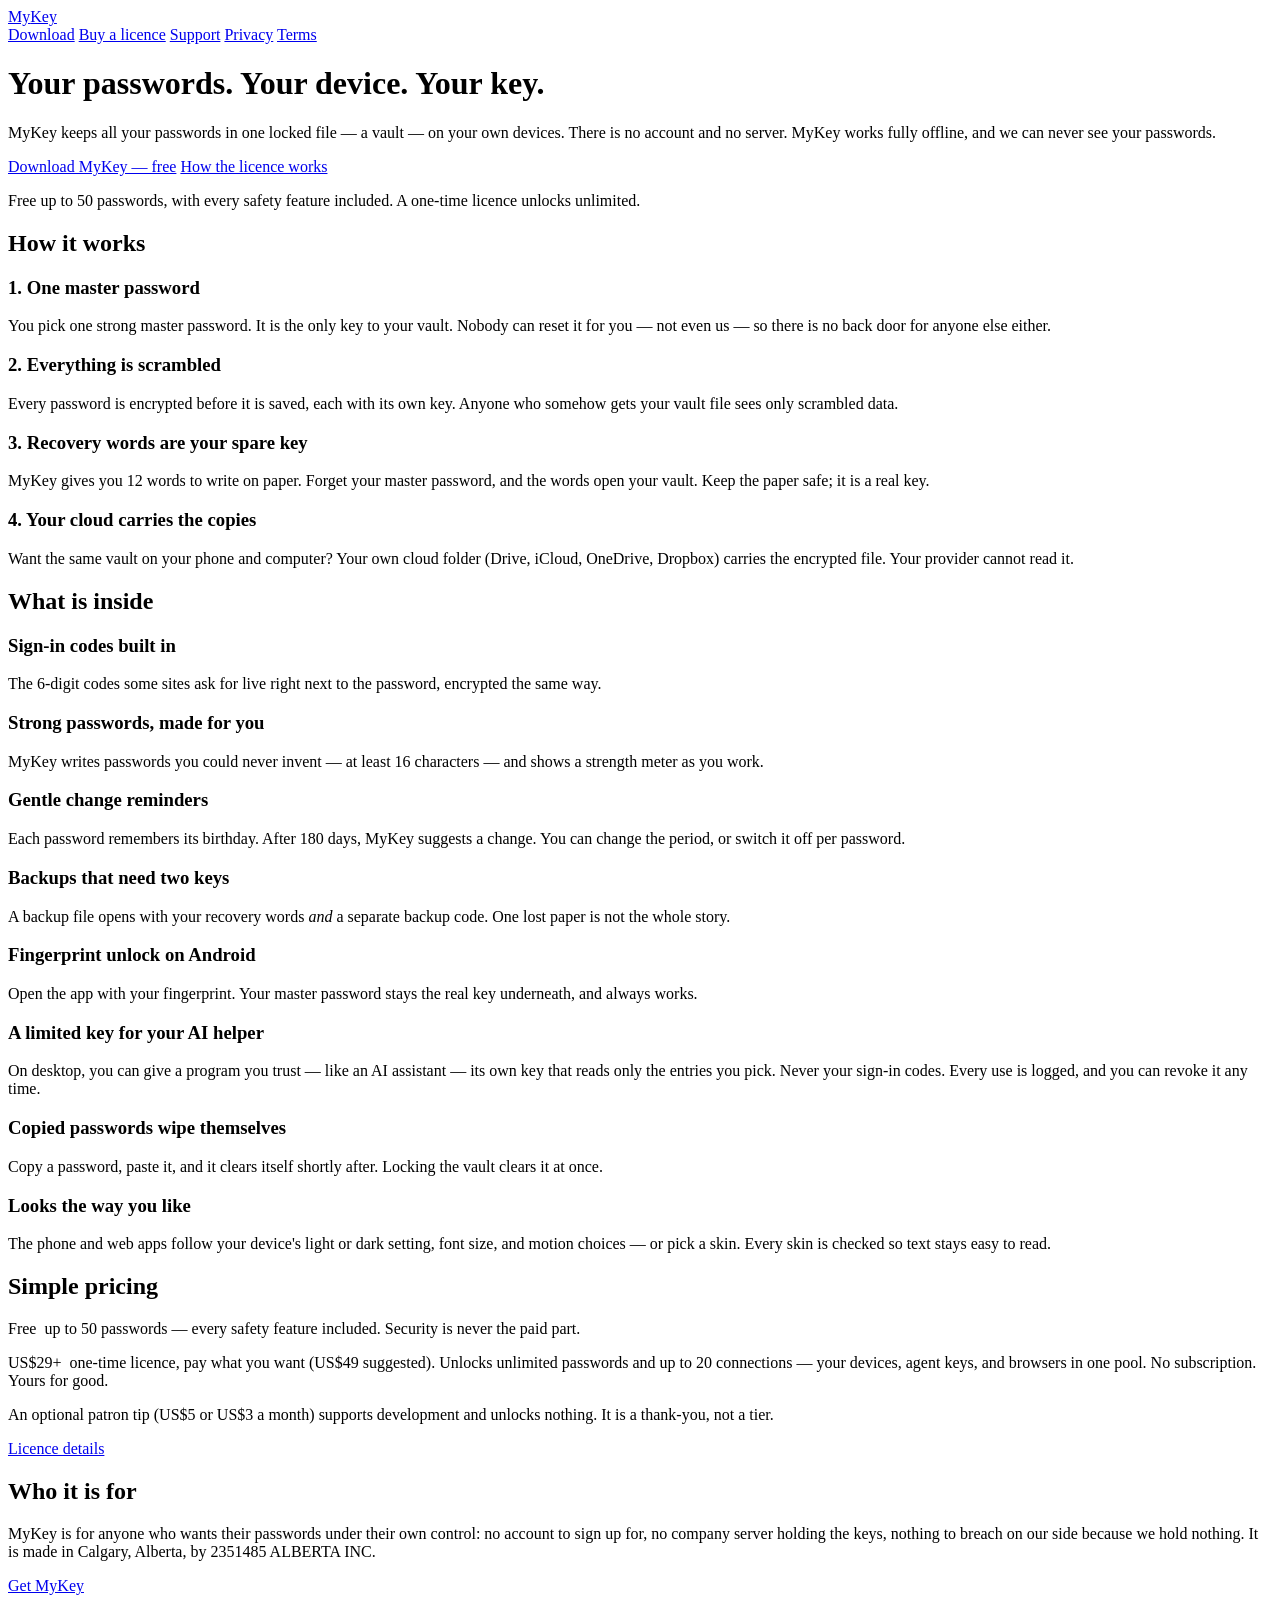
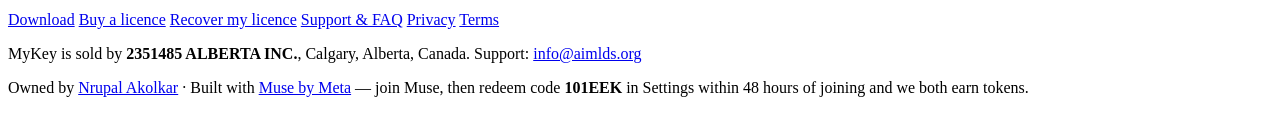
==== site/index.html @ 81c2fbba "Add full site: pages, worker, tooling, Android APK 1.2.0" ====
<!DOCTYPE html>
<html lang="en">
<head>
<meta charset="utf-8">
<meta name="viewport" content="width=device-width, initial-scale=1">
<title>MyKey — your passwords, on your device, under your key</title>
<meta name="description" content="MyKey is an offline-first password vault for desktop and Android. No account, no server, nothing to leak from our side — we never see your passwords. Free up to 50 passwords.">
<link rel="canonical" href="https://usemykey.com/">
<meta property="og:type" content="website">
<meta property="og:site_name" content="MyKey">
<meta property="og:title" content="MyKey — your passwords, on your device, under your key">
<meta property="og:description" content="An offline-first password vault. No account. No server. Your passwords live in one encrypted file on your own devices.">
<meta property="og:url" content="https://usemykey.com/">
<link rel="icon" type="image/svg+xml" href="/favicon.svg">
<link rel="stylesheet" href="/styles.css">
<script type="application/ld+json">
{"@context":"https://schema.org","@type":"SoftwareApplication","name":"MyKey","applicationCategory":"SecurityApplication","operatingSystem":"Android, Windows, macOS, Linux","url":"https://usemykey.com/","offers":{"@type":"Offer","price":"0","priceCurrency":"USD","description":"Free up to 50 passwords. A one-time licence (pay what you want, from US$29) unlocks unlimited."},"author":{"@type":"Organization","name":"2351485 ALBERTA INC."}}
</script>
</head>
<body>
<header class="site"><div class="wrap">
  <a class="logo" href="/">My<span>Key</span></a>
  <nav class="main">
    <a href="/download">Download</a>
    <a href="/buy">Buy a licence</a>
    <a href="/support">Support</a>
    <a href="/privacy">Privacy</a>
    <a href="/terms">Terms</a>
  </nav>
</div></header>
<main><div class="wrap">

<h1>Your passwords. Your device. Your key.</h1>
<p class="lede">MyKey keeps all your passwords in one locked file — a vault — on your own devices. There is no account and no server. MyKey works fully offline, and we can never see your passwords.</p>
<p>
  <a class="btn" href="/download">Download MyKey — free</a>
  <a class="btn secondary" href="/buy">How the licence works</a>
</p>
<p class="small muted">Free up to 50 passwords, with every safety feature included. A one-time licence unlocks unlimited.</p>

<h2>How it works</h2>
<div class="grid">
  <div class="card"><h3>1. One master password</h3><p>You pick one strong master password. It is the only key to your vault. Nobody can reset it for you — not even us — so there is no back door for anyone else either.</p></div>
  <div class="card"><h3>2. Everything is scrambled</h3><p>Every password is encrypted before it is saved, each with its own key. Anyone who somehow gets your vault file sees only scrambled data.</p></div>
  <div class="card"><h3>3. Recovery words are your spare key</h3><p>MyKey gives you 12 words to write on paper. Forget your master password, and the words open your vault. Keep the paper safe; it is a real key.</p></div>
  <div class="card"><h3>4. Your cloud carries the copies</h3><p>Want the same vault on your phone and computer? Your own cloud folder (Drive, iCloud, OneDrive, Dropbox) carries the encrypted file. Your provider cannot read it.</p></div>
</div>

<h2>What is inside</h2>
<div class="grid">
  <div class="card"><h3>Sign-in codes built in</h3><p>The 6-digit codes some sites ask for live right next to the password, encrypted the same way.</p></div>
  <div class="card"><h3>Strong passwords, made for you</h3><p>MyKey writes passwords you could never invent — at least 16 characters — and shows a strength meter as you work.</p></div>
  <div class="card"><h3>Gentle change reminders</h3><p>Each password remembers its birthday. After 180 days, MyKey suggests a change. You can change the period, or switch it off per password.</p></div>
  <div class="card"><h3>Backups that need two keys</h3><p>A backup file opens with your recovery words <em>and</em> a separate backup code. One lost paper is not the whole story.</p></div>
  <div class="card"><h3>Fingerprint unlock on Android</h3><p>Open the app with your fingerprint. Your master password stays the real key underneath, and always works.</p></div>
  <div class="card"><h3>A limited key for your AI helper</h3><p>On desktop, you can give a program you trust — like an AI assistant — its own key that reads only the entries you pick. Never your sign-in codes. Every use is logged, and you can revoke it any time.</p></div>
  <div class="card"><h3>Copied passwords wipe themselves</h3><p>Copy a password, paste it, and it clears itself shortly after. Locking the vault clears it at once.</p></div>
  <div class="card"><h3>Looks the way you like</h3><p>The phone and web apps follow your device's light or dark setting, font size, and motion choices — or pick a skin. Every skin is checked so text stays easy to read.</p></div>
</div>

<h2>Simple pricing</h2>
<div class="card">
  <p><span class="price">Free</span> &nbsp;up to 50 passwords — every safety feature included. Security is never the paid part.</p>
  <p><span class="price">US$29+</span> &nbsp;one-time licence, pay what you want (US$49 suggested). Unlocks unlimited passwords and up to 20 connections — your devices, agent keys, and browsers in one pool. No subscription. Yours for good.</p>
  <p class="small muted">An optional patron tip (US$5 or US$3 a month) supports development and unlocks nothing. It is a thank-you, not a tier.</p>
  <p><a class="btn secondary" href="/buy">Licence details</a></p>
</div>

<h2>Who it is for</h2>
<p>MyKey is for anyone who wants their passwords under their own control: no account to sign up for, no company server holding the keys, nothing to breach on our side because we hold nothing. It is made in Calgary, Alberta, by 2351485 ALBERTA INC.</p>
<p><a class="btn" href="/download">Get MyKey</a></p>

</div></main>
<footer class="site"><div class="wrap">
  <nav>
    <a href="/download">Download</a>
    <a href="/buy">Buy a licence</a>
    <a href="/recover">Recover my licence</a>
    <a href="/support">Support &amp; FAQ</a>
    <a href="/privacy">Privacy</a>
    <a href="/terms">Terms</a>
  </nav>
  <p>MyKey is sold by <strong>2351485 ALBERTA INC.</strong>, Calgary, Alberta, Canada. Support: <a href="mailto:info@aimlds.org">info@aimlds.org</a></p>
  <p>Owned by <a href="https://nrupalakolkar.com">Nrupal Akolkar</a> · Built with <a href="https://muse.ai/join">Muse by Meta</a> — join Muse, then redeem code <strong>101EEK</strong> in Settings within 48 hours of joining and we both earn tokens.</p>
</div></footer>
</body>
</html>
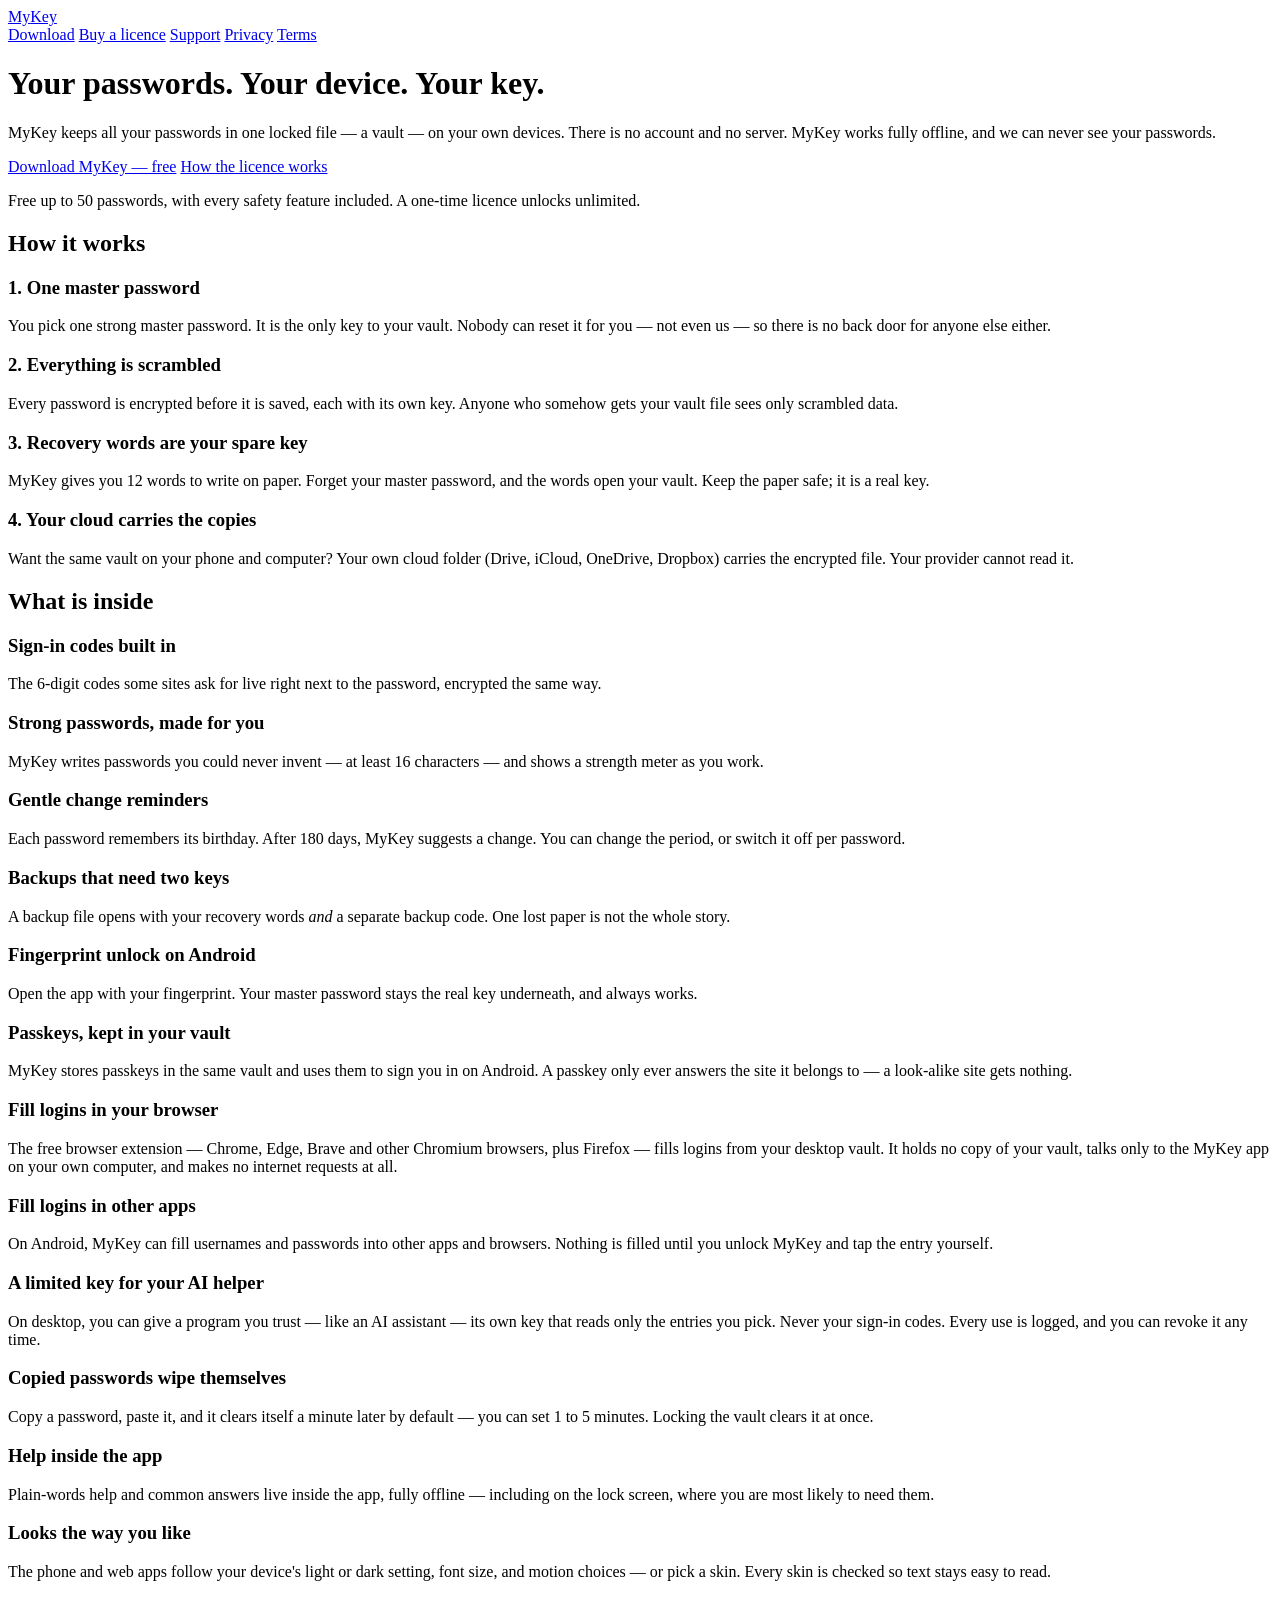
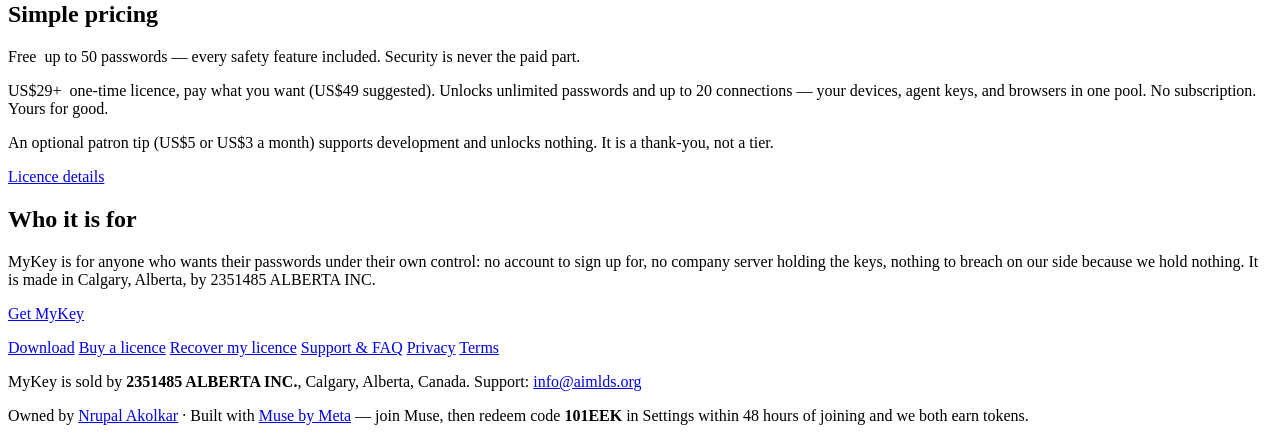
==== commit f4ab5878: "Site update: all feature waves merged — passkeys, browser extension, Android autofill copy; real des" ====
--- a/site/index.html
+++ b/site/index.html
@@ -53,8 +53,12 @@
   <div class="card"><h3>Gentle change reminders</h3><p>Each password remembers its birthday. After 180 days, MyKey suggests a change. You can change the period, or switch it off per password.</p></div>
   <div class="card"><h3>Backups that need two keys</h3><p>A backup file opens with your recovery words <em>and</em> a separate backup code. One lost paper is not the whole story.</p></div>
   <div class="card"><h3>Fingerprint unlock on Android</h3><p>Open the app with your fingerprint. Your master password stays the real key underneath, and always works.</p></div>
+  <div class="card"><h3>Passkeys, kept in your vault</h3><p>MyKey stores passkeys in the same vault and uses them to sign you in on Android. A passkey only ever answers the site it belongs to — a look-alike site gets nothing.</p></div>
+  <div class="card"><h3>Fill logins in your browser</h3><p>The free browser extension — Chrome, Edge, Brave and other Chromium browsers, plus Firefox — fills logins from your desktop vault. It holds no copy of your vault, talks only to the MyKey app on your own computer, and makes no internet requests at all.</p></div>
+  <div class="card"><h3>Fill logins in other apps</h3><p>On Android, MyKey can fill usernames and passwords into other apps and browsers. Nothing is filled until you unlock MyKey and tap the entry yourself.</p></div>
   <div class="card"><h3>A limited key for your AI helper</h3><p>On desktop, you can give a program you trust — like an AI assistant — its own key that reads only the entries you pick. Never your sign-in codes. Every use is logged, and you can revoke it any time.</p></div>
-  <div class="card"><h3>Copied passwords wipe themselves</h3><p>Copy a password, paste it, and it clears itself shortly after. Locking the vault clears it at once.</p></div>
+  <div class="card"><h3>Copied passwords wipe themselves</h3><p>Copy a password, paste it, and it clears itself a minute later by default — you can set 1 to 5 minutes. Locking the vault clears it at once.</p></div>
+  <div class="card"><h3>Help inside the app</h3><p>Plain-words help and common answers live inside the app, fully offline — including on the lock screen, where you are most likely to need them.</p></div>
   <div class="card"><h3>Looks the way you like</h3><p>The phone and web apps follow your device's light or dark setting, font size, and motion choices — or pick a skin. Every skin is checked so text stays easy to read.</p></div>
 </div>
 
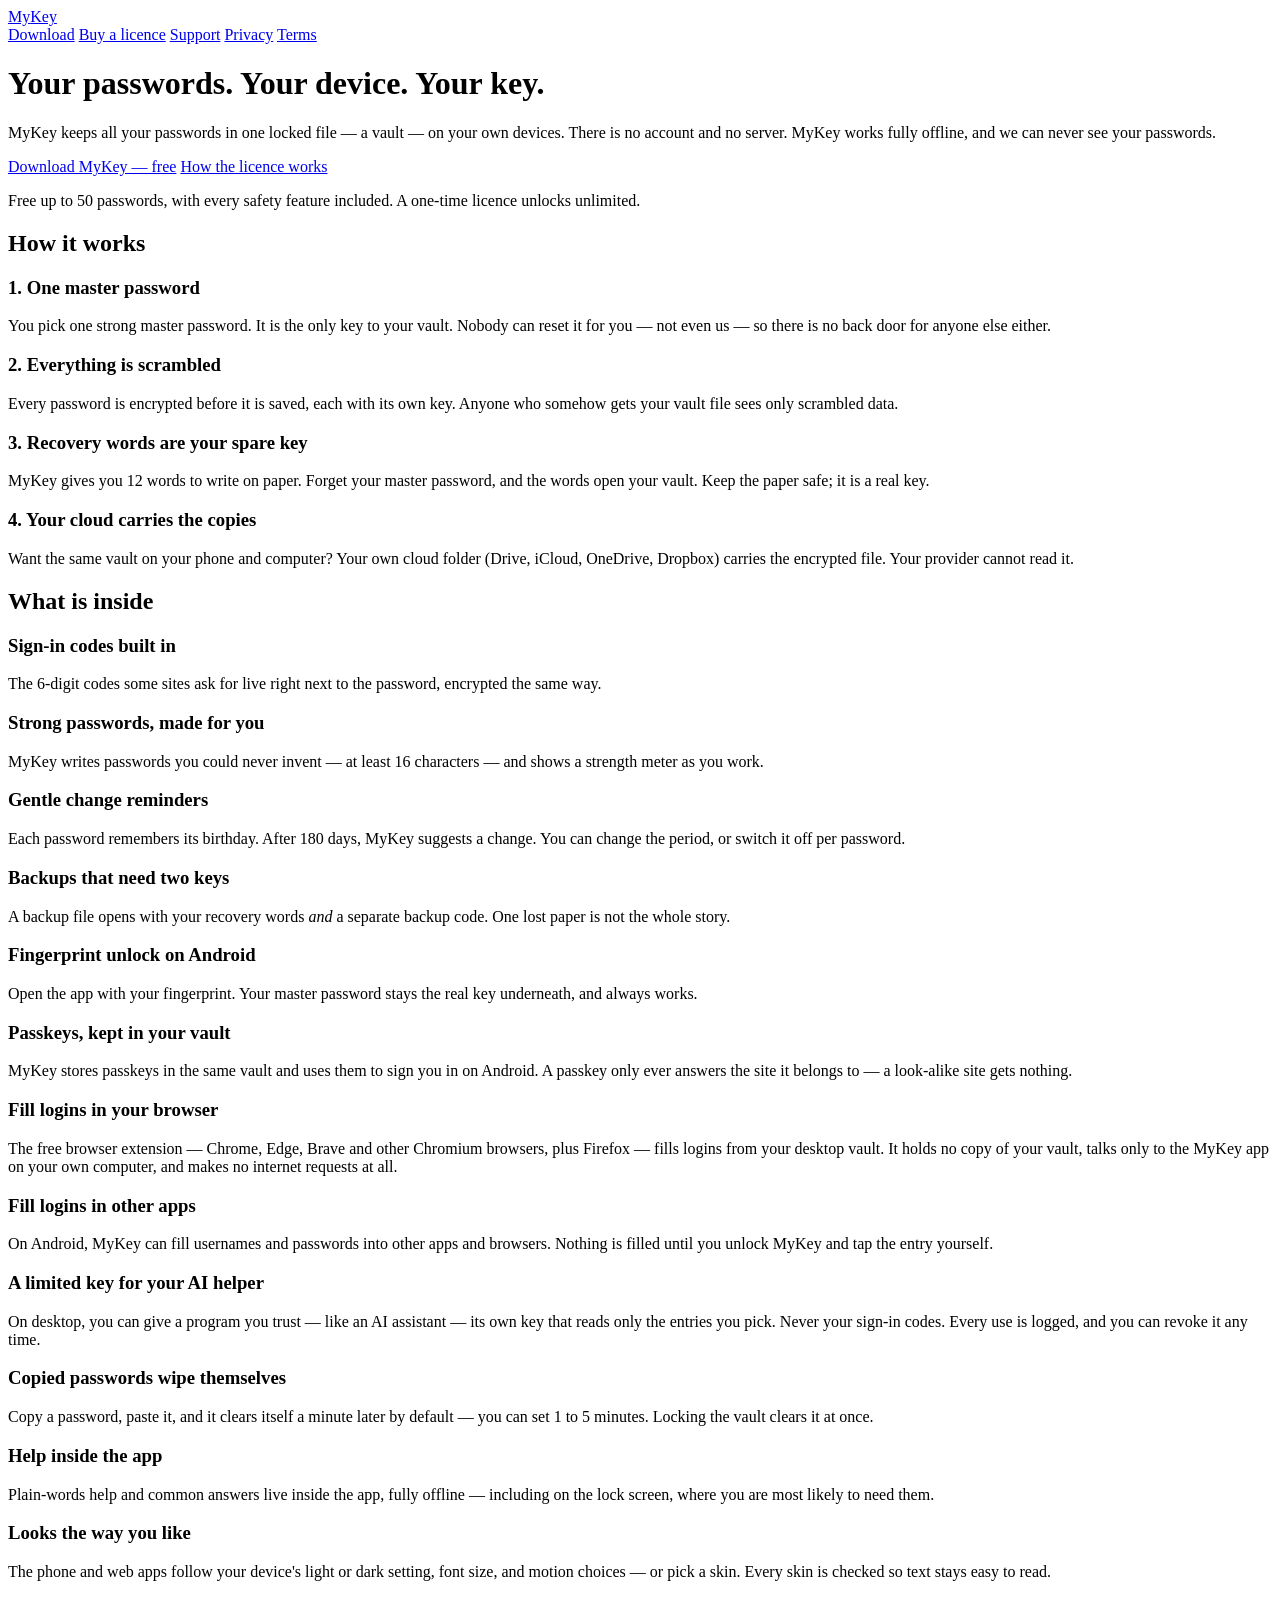
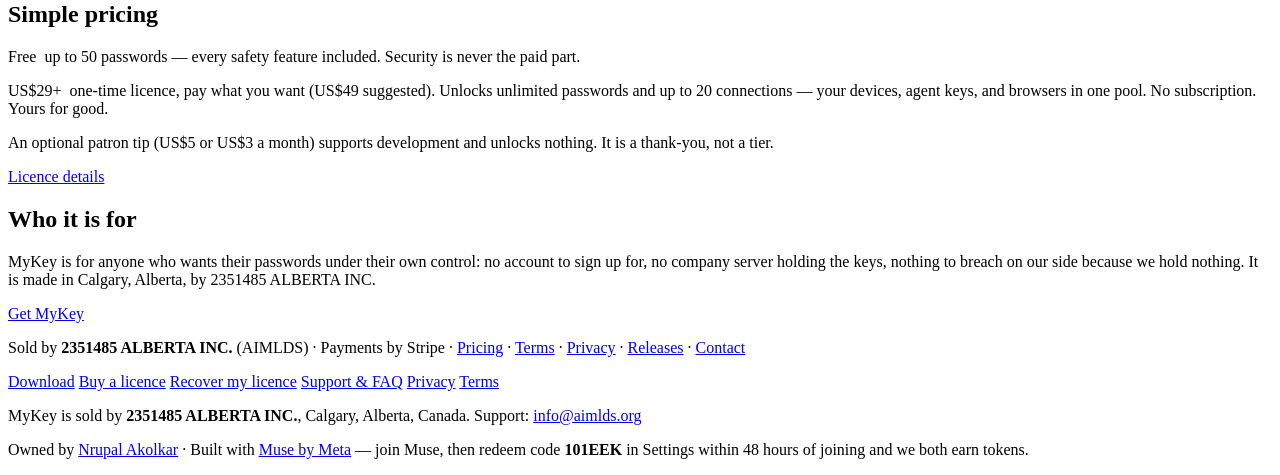
==== commit 81af5ff7: "Transaction-page standard: seller strip on every page, Buying in plain terms, /releases log" ====
--- a/site/index.html
+++ b/site/index.html
@@ -76,6 +76,7 @@
 
 </div></main>
 <footer class="site"><div class="wrap">
+  <p>Sold by <strong>2351485 ALBERTA INC.</strong> (AIMLDS) &middot; Payments by Stripe &middot; <a href="/buy">Pricing</a> &middot; <a href="/terms">Terms</a> &middot; <a href="/privacy">Privacy</a> &middot; <a href="/releases">Releases</a> &middot; <a href="/support">Contact</a></p>
   <nav>
     <a href="/download">Download</a>
     <a href="/buy">Buy a licence</a>
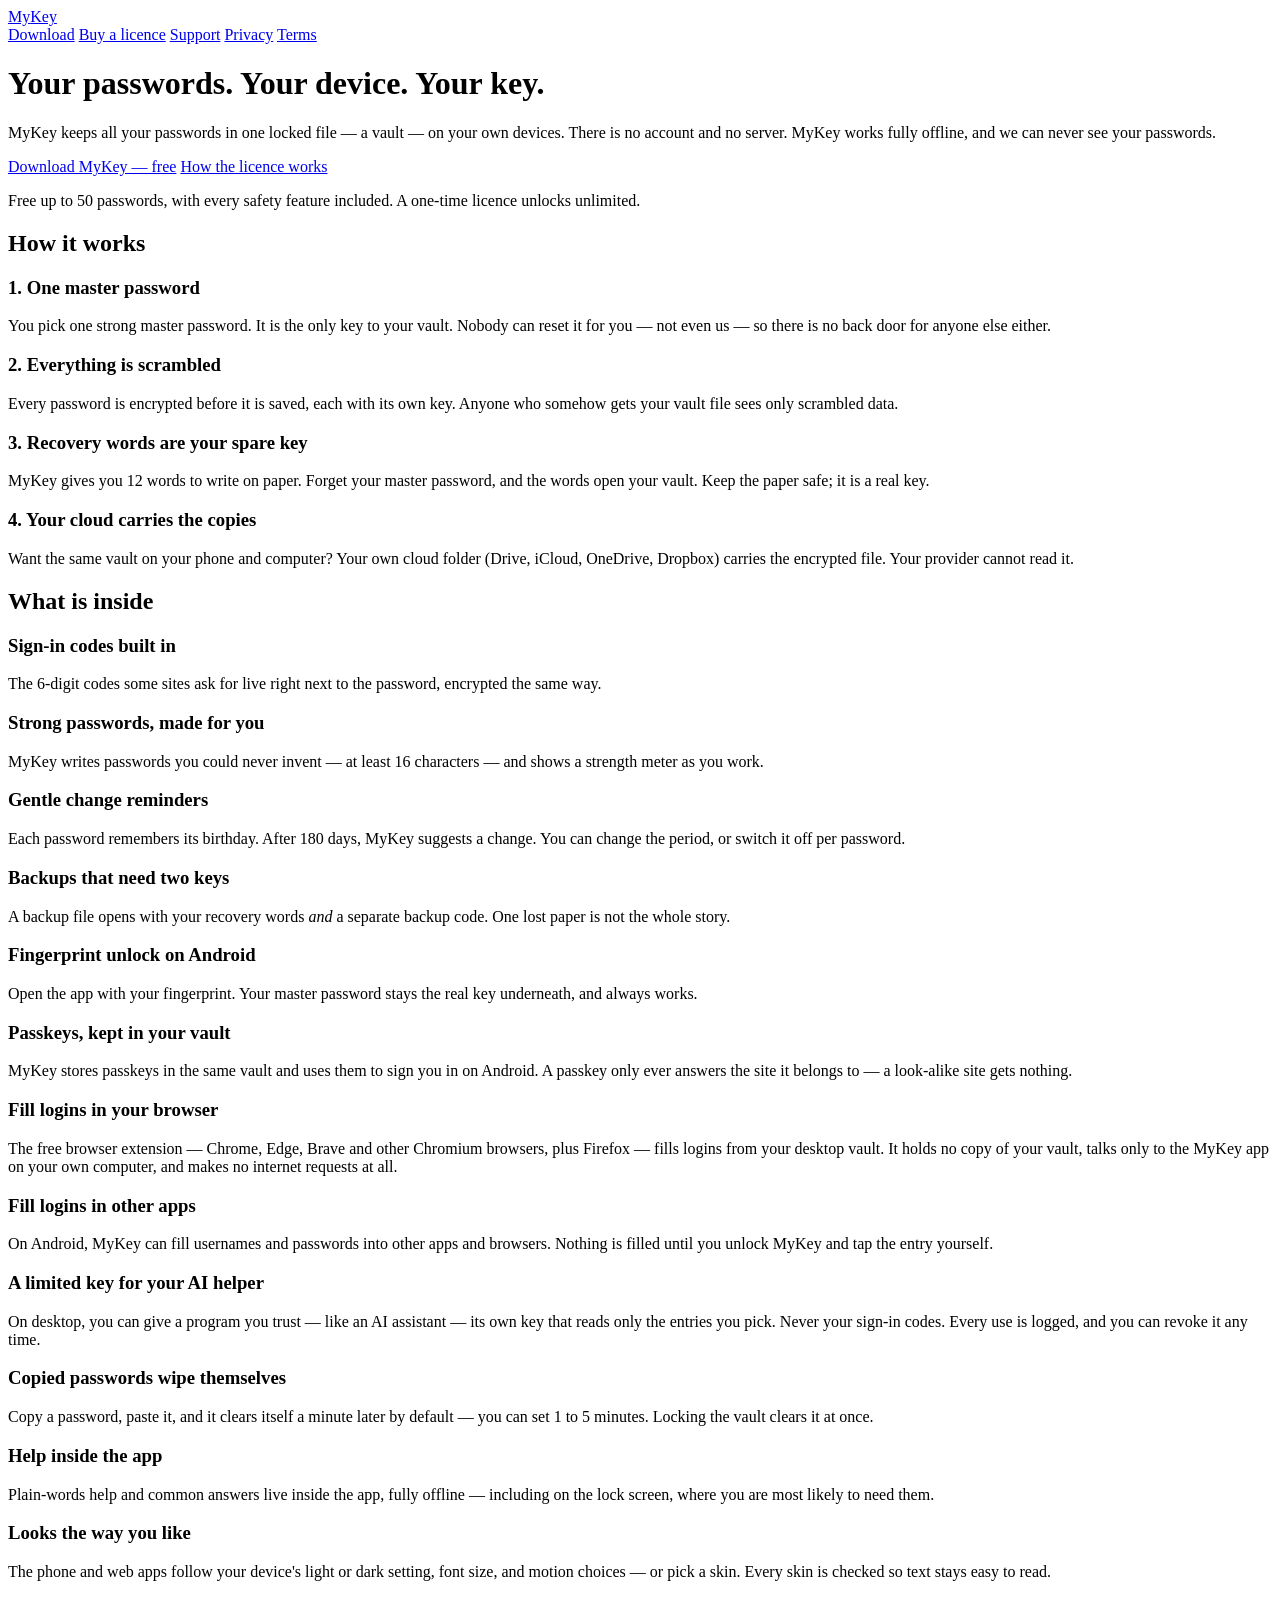
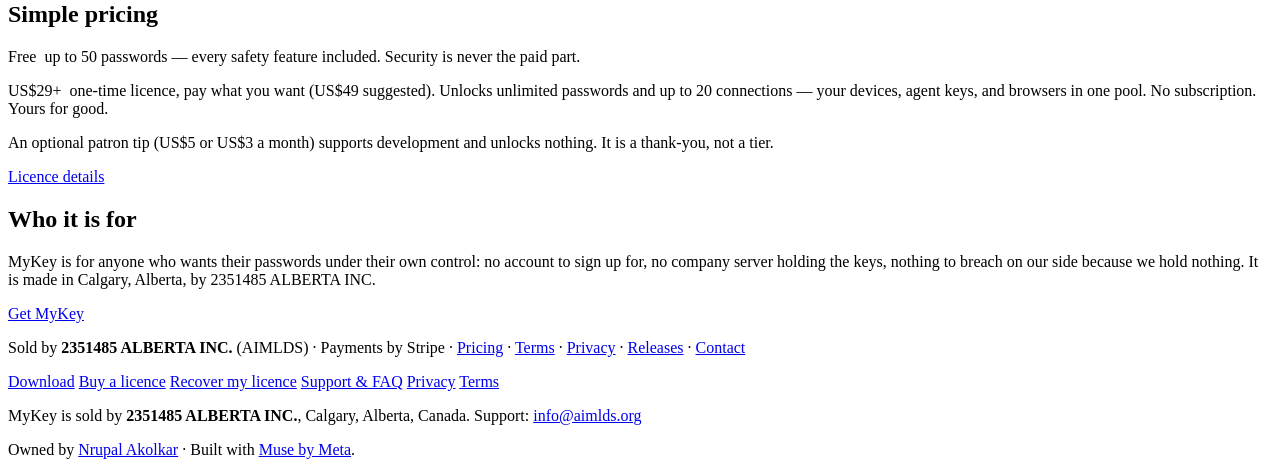
==== commit a6d778c6: "attribution: drop referral code (board decision 2026-10-26 — keep attribution, drop code)" ====
--- a/site/index.html
+++ b/site/index.html
@@ -86,7 +86,7 @@
     <a href="/terms">Terms</a>
   </nav>
   <p>MyKey is sold by <strong>2351485 ALBERTA INC.</strong>, Calgary, Alberta, Canada. Support: <a href="mailto:info@aimlds.org">info@aimlds.org</a></p>
-  <p>Owned by <a href="https://nrupalakolkar.com">Nrupal Akolkar</a> · Built with <a href="https://muse.ai/join">Muse by Meta</a> — join Muse, then redeem code <strong>101EEK</strong> in Settings within 48 hours of joining and we both earn tokens.</p>
+  <p>Owned by <a href="https://nrupalakolkar.com">Nrupal Akolkar</a> · Built with <a href="https://muse.ai/join">Muse by Meta</a>.
 </div></footer>
 </body>
 </html>
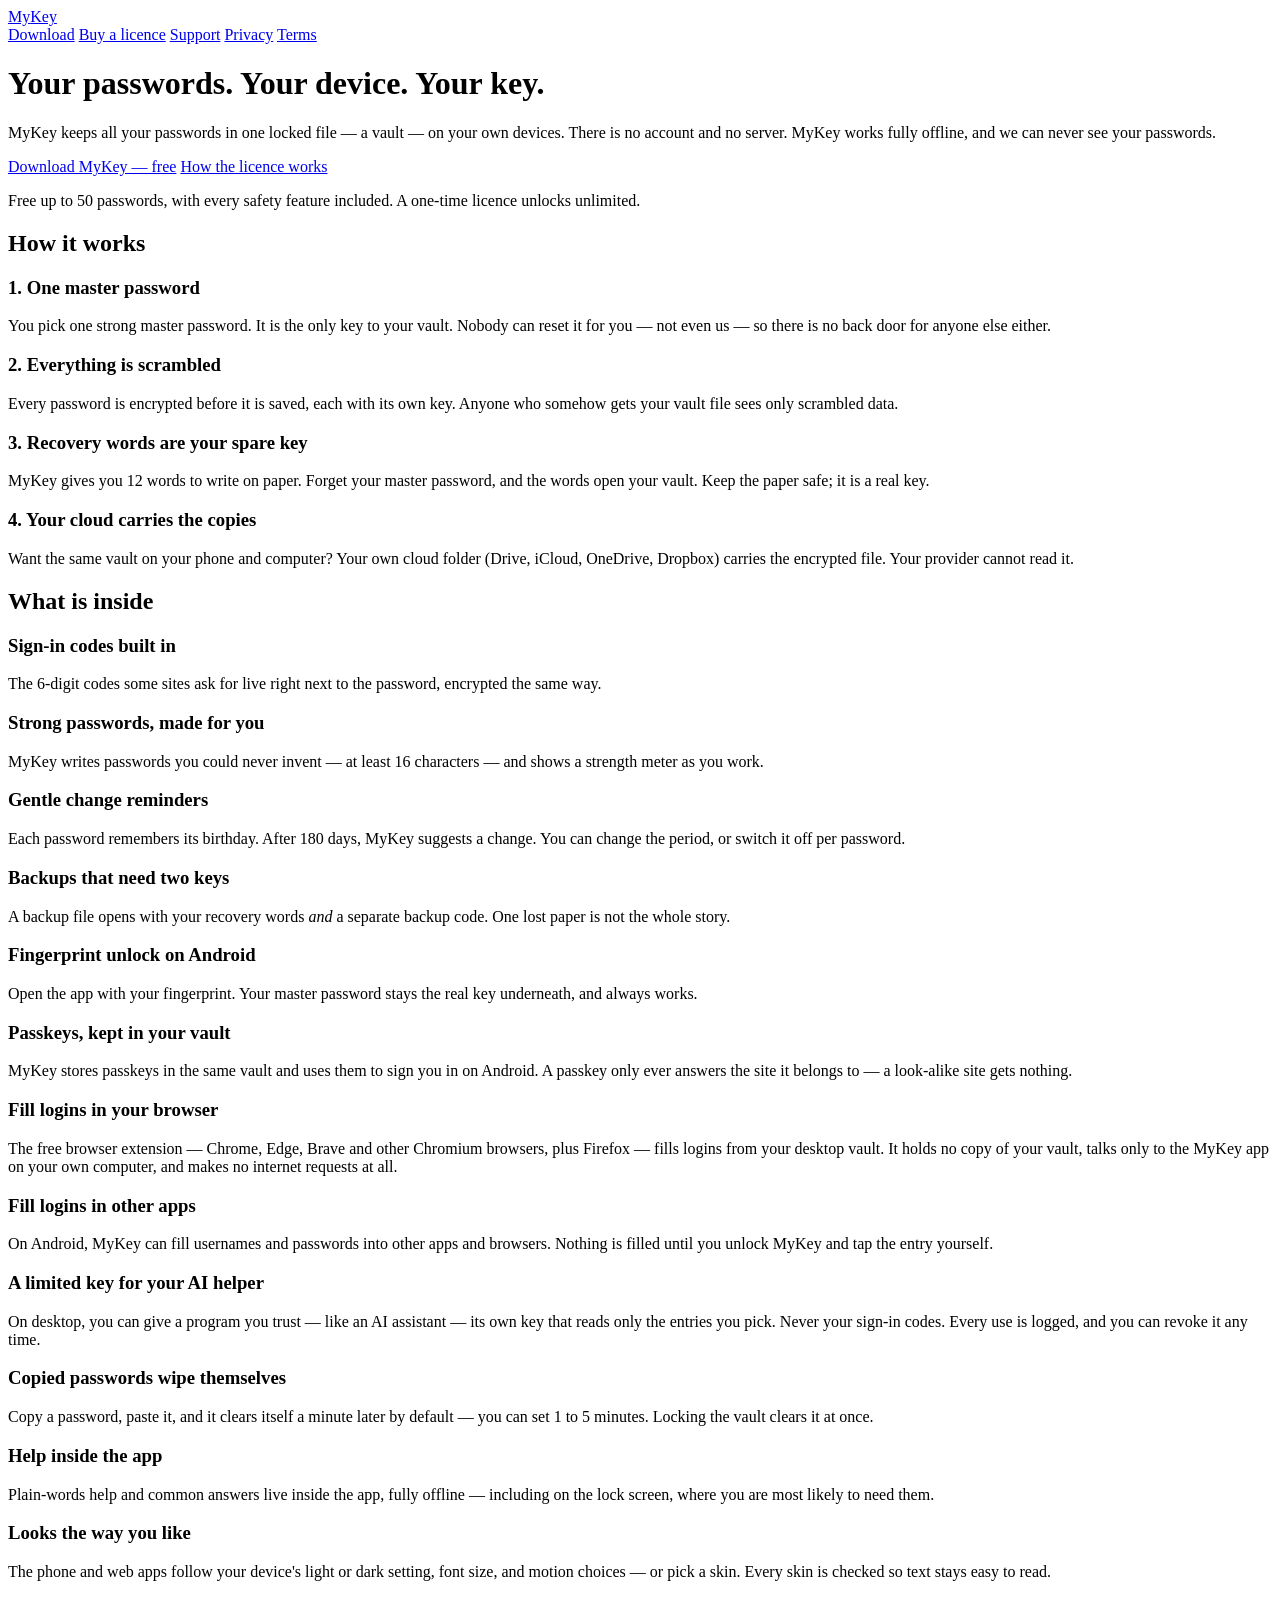
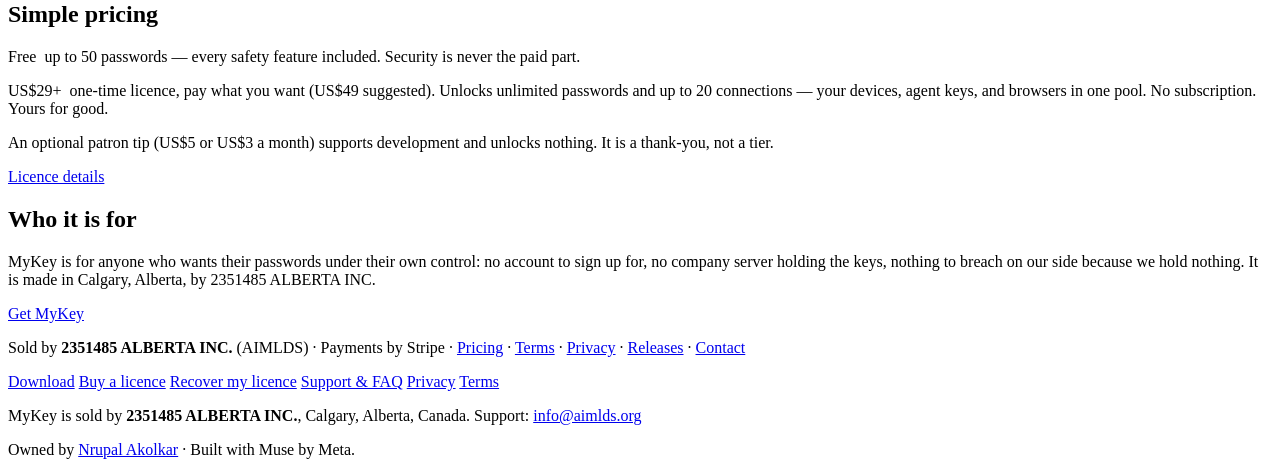
==== commit 09677ab6: "Remove Muse join link from site footers (Director ruling 2026-11-11)" ====
--- a/site/index.html
+++ b/site/index.html
@@ -86,7 +86,7 @@
     <a href="/terms">Terms</a>
   </nav>
   <p>MyKey is sold by <strong>2351485 ALBERTA INC.</strong>, Calgary, Alberta, Canada. Support: <a href="mailto:info@aimlds.org">info@aimlds.org</a></p>
-  <p>Owned by <a href="https://nrupalakolkar.com">Nrupal Akolkar</a> · Built with <a href="https://muse.ai/join">Muse by Meta</a>.
+  <p>Owned by <a href="https://nrupalakolkar.com">Nrupal Akolkar</a> · Built with Muse by Meta.
 </div></footer>
 </body>
 </html>
